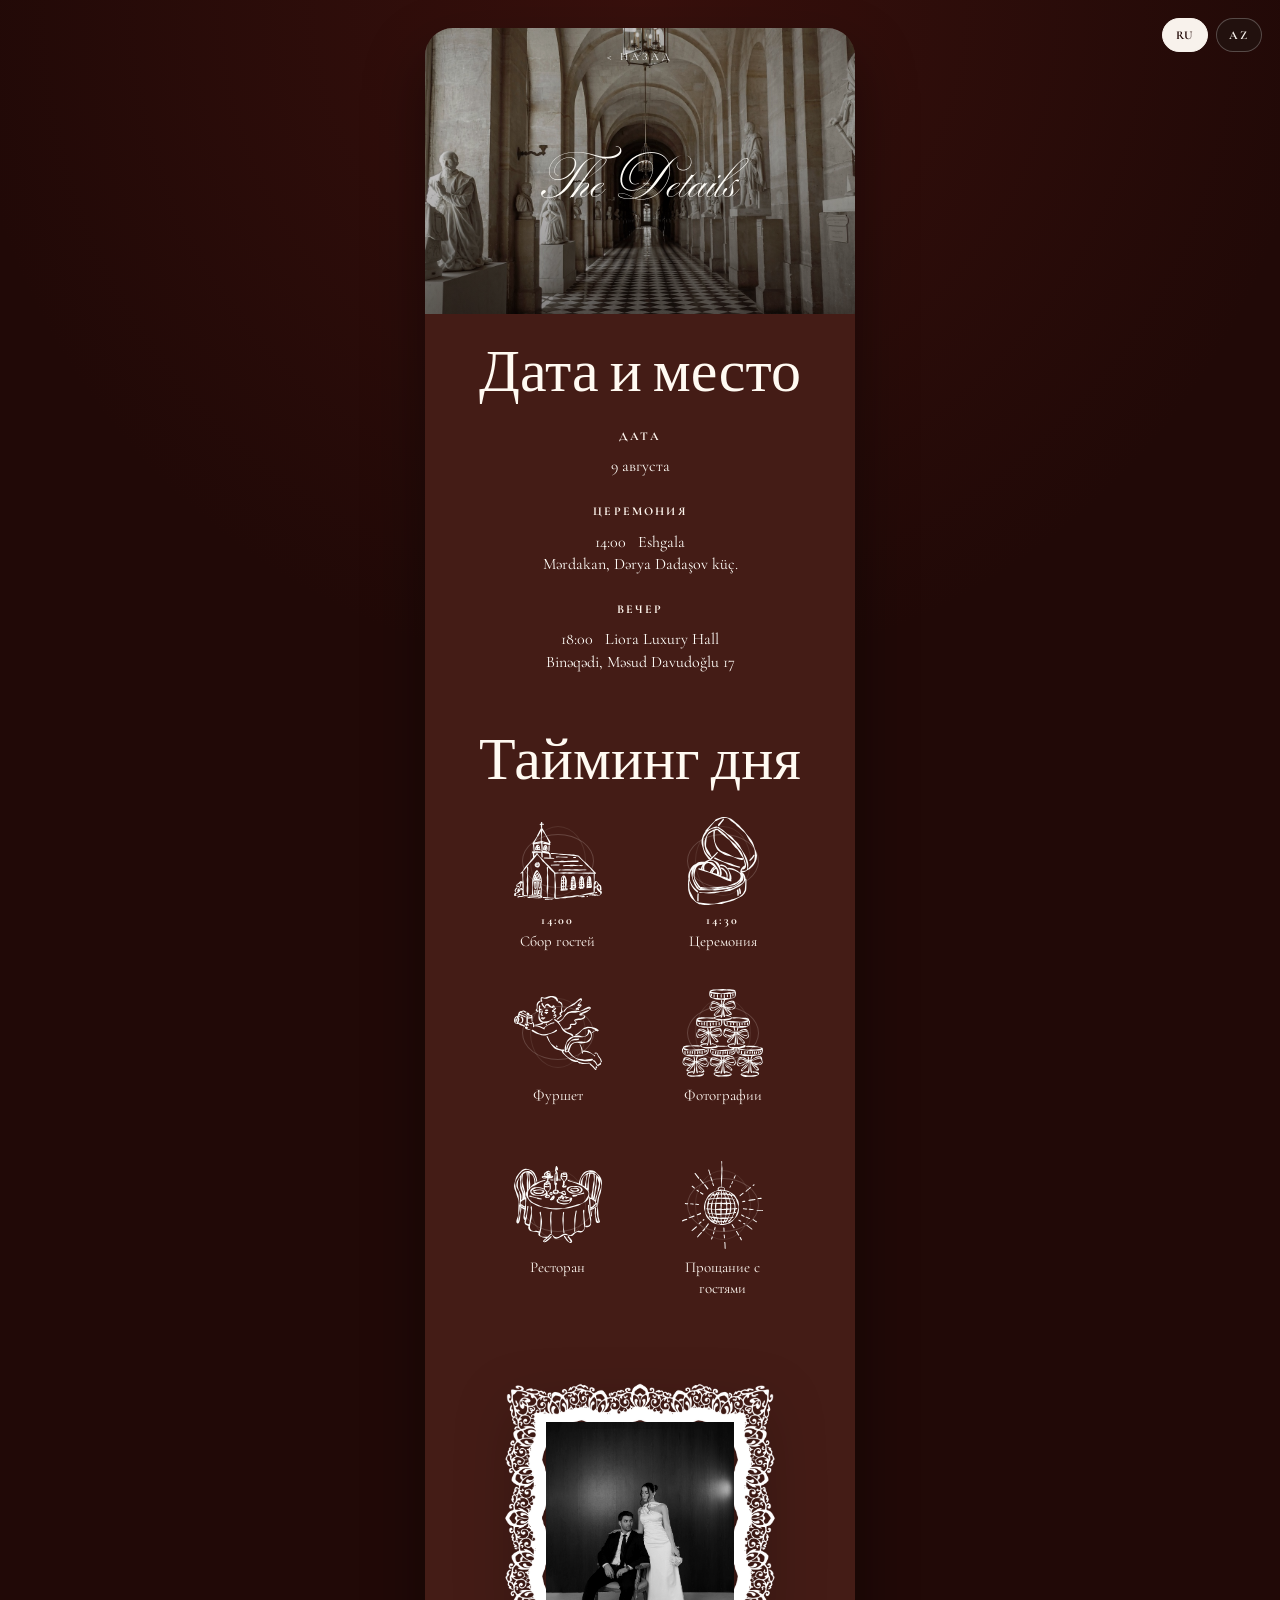
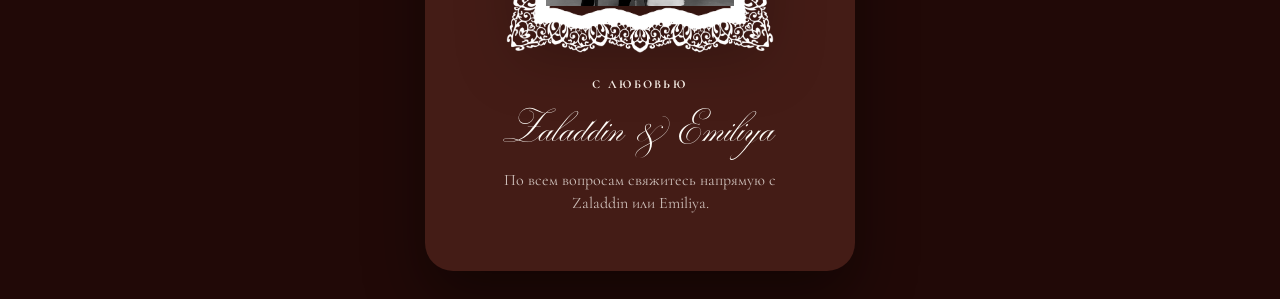
==== details.html @ 39b34277 "1" ====
<!DOCTYPE html>
<html lang="en">
<head>
<meta charset="UTF-8">
<meta name="viewport" content="width=device-width, initial-scale=1.0">
<title>The Details</title>
<link rel="preconnect" href="https://fonts.googleapis.com">
<link rel="preconnect" href="https://fonts.gstatic.com" crossorigin>
<link href="https://fonts.googleapis.com/css2?family=Roboto:ital,wght@0,100..900;1,100..900&amp;display=swap" rel="stylesheet">
<link href="https://fonts.googleapis.com/css2?family=Playfair+Display:ital@0;1&amp;family=Cormorant+Garamond:wght@300;400;500;600;700&amp;family=Dancing+Script:wght@400;500;600;700&amp;display=swap" rel="stylesheet">
<link rel="stylesheet" href="details.css">
</head>
<body data-page="details">

<div class="language-switcher" aria-label="Language switcher">
    <button class="language-switcher__button" type="button" data-lang="ru">RU</button>
    <button class="language-switcher__button" type="button" data-lang="az">AZ</button>
</div>

<main class="details-shell">
    <div class="details-mobile">
        <section class="details-hero">
            <img class="details-hero__image" src="details-assets/hero.jpg" alt="The Details" data-i18n-alt="details.hero.imageAlt">
            <div class="details-hero__overlay"></div>
            <div class="details-hero__content">
                <a class="details-hero__back" href="page-2.html" data-i18n="details.hero.back">&lt; НАЗАД</a>
                <h1 class="details-hero__title" data-i18n="details.hero.title">The Details</h1>
            </div>
        </section>

        <div class="details-content">
            <section class="details-block details-block--date">
                <h2 class="details-section-title" data-i18n="details.dateLocation.title">Дата и место</h2>

                <div class="details-card">
                    <p class="details-card__label" data-i18n="details.dateLocation.dateLabel">date</p>
                    <p class="details-card__value" data-i18n="details.dateLocation.dateValue">9 августа</p>
                </div>

                <div class="details-card">
                    <p class="details-card__label" data-i18n="details.dateLocation.ceremonyLabel">церемония</p>
                    <p class="details-card__value" data-i18n-html="details.dateLocation.ceremonyValue">14:00&nbsp;&nbsp;&nbsp;Eshgala<br>Mərdakan, Dərya Dadaşov küç.</p>
                </div>

                <div class="details-card">
                    <p class="details-card__label" data-i18n="details.dateLocation.receptionLabel">вечер</p>
                    <p class="details-card__value" data-i18n-html="details.dateLocation.receptionValue">18:00&nbsp;&nbsp;&nbsp;Liora Luxury Hall<br>Binəqədi, Məsud Davudoğlu 17</p>
                </div>
            </section>

            <section class="details-block">
                <h2 class="details-section-title" data-i18n="details.timeline.title">Тайминг дня</h2>

                <div class="timeline-grid">
                    <article class="timeline-item">
                        <div class="timeline-item__icon-wrap">
                            <img class="timeline-item__icon" src="details-assets/icon-meet.svg" alt="" aria-hidden="true">
                        </div>
                        <p class="timeline-item__time" data-i18n="details.timeline.meet.time">14:00</p>
                        <p class="timeline-item__label" data-i18n="details.timeline.meet.label">Сбор гостей</p>
                    </article>

                    <article class="timeline-item">
                        <div class="timeline-item__icon-wrap">
                            <img class="timeline-item__icon" src="details-assets/icon-ceremony.svg" alt="" aria-hidden="true">
                        </div>
                        <p class="timeline-item__time" data-i18n="details.timeline.ceremony.time">14:30</p>
                        <p class="timeline-item__label" data-i18n="details.timeline.ceremony.label">Церемония</p>
                    </article>

                    <article class="timeline-item">
                        <div class="timeline-item__icon-wrap">
                            <img class="timeline-item__icon" src="details-assets/icon-cocktails.svg" alt="" aria-hidden="true">
                        </div>
                        <p class="timeline-item__time" data-i18n="details.timeline.cocktails.time"></p>
                        <p class="timeline-item__label" data-i18n="details.timeline.cocktails.label">Фуршет</p>
                    </article>

                    <article class="timeline-item">
                        <div class="timeline-item__icon-wrap">
                            <img class="timeline-item__icon" src="details-assets/icon-photos.svg" alt="" aria-hidden="true">
                        </div>
                        <p class="timeline-item__time" data-i18n="details.timeline.photos.time"></p>
                        <p class="timeline-item__label" data-i18n="details.timeline.photos.label">Фотографии</p>
                    </article>

                    <article class="timeline-item">
                        <div class="timeline-item__icon-wrap">
                            <img class="timeline-item__icon" src="details-assets/icon-dinner.svg" alt="" aria-hidden="true">
                        </div>
                        <p class="timeline-item__time" data-i18n="details.timeline.dinner.time"></p>
                        <p class="timeline-item__label" data-i18n="details.timeline.dinner.label">Ресторан</p>
                    </article>

                    <article class="timeline-item">
                        <div class="timeline-item__icon-wrap">
                            <img class="timeline-item__icon" src="details-assets/icon-farewells.svg" alt="" aria-hidden="true">
                        </div>
                        <p class="timeline-item__time" data-i18n="details.timeline.farewell.time"></p>
                        <p class="timeline-item__label" data-i18n="details.timeline.farewell.label">Прощание с гостями</p>
                    </article>
                </div>
            </section>

            <!--
            <section class="details-block">
                <h2 class="details-section-title" data-i18n="details.directions.title">Как добраться</h2>

                <img class="details-feature-icon" src="details-assets/icon-car.svg" alt="" aria-hidden="true">

                <div class="details-card details-card--narrow">
                    <p class="details-card__label" data-i18n="details.directions.byCarLabel">На машине</p>
                    <p class="details-card__value" data-i18n-html="details.directions.byCarBody">Точный адрес площадки мы добавим здесь ближе к дате.<br>Для удобства рекомендуем сохранить адрес в навигаторе заранее.</p>
                </div>

                <div class="details-card details-card--narrow">
                    <p class="details-card__label" data-i18n="details.directions.byTaxiLabel">На такси</p>
                    <p class="details-card__value" data-i18n-html="details.directions.byTaxiBody">Если вы не планируете ехать на машине, удобнее всего добраться на такси.<br>Советуем заказать его заранее, особенно в вечернее время.</p>
                </div>
            </section>

            <section class="details-block">
                <h2 class="details-section-title" data-i18n="details.other.title">Дополнительная информация</h2>

                <div class="details-card details-card--narrow">
                    <p class="details-card__label" data-i18n="details.other.dresscodeLabel">дресс-код</p>
                    <p class="details-card__value" data-i18n-html="details.other.dresscodeBody">Будем рады видеть вас в cocktail или semi-formal образах: элегантно, празднично и комфортно для долгого вечера.<br>Просим по возможности избегать белого цвета.</p>
                </div>

                <div class="details-swatches" aria-hidden="true">
                    <span class="details-swatches__item details-swatches__item--cream"></span>
                    <span class="details-swatches__item details-swatches__item--sage"></span>
                    <span class="details-swatches__item details-swatches__item--olive"></span>
                    <span class="details-swatches__item details-swatches__item--rose"></span>
                    <span class="details-swatches__item details-swatches__item--wine"></span>
                </div>
            </section>
            -->

            <section class="details-footer">
                <div class="details-photo-card">
                    <img class="details-photo-card__frame" src="story-frame.png" alt="" aria-hidden="true">
                    <img class="details-photo-card__image" src="det.jpg" alt="Zaladdin and Emiliya" data-i18n-alt="details.footer.photoAlt">
                </div>

                <p class="details-footer__with-love" data-i18n="common.withLove">С ЛЮБОВЬЮ</p>
                <p class="details-footer__names">Zaladdin &amp; Emiliya</p>
                <p class="details-footer__contact" data-i18n="invitation.footer.contact">По всем вопросам свяжитесь напрямую с Zaladdin или Emiliya.</p>
            </section>
        </div>
    </div>
</main>

<script src="js/i18n.js"></script>
</body>
</html>
---- details.css ----
* {
    margin: 0;
    padding: 0;
    box-sizing: border-box;
}

@font-face {
    font-family: "cursivename";
    src: url("fonts/cursivename.woff2") format("woff2");
    font-weight: 400;
    font-style: normal;
    font-display: swap;
}

@font-face {
    font-family: "cursivename2";
    src: url("fonts/cursivename2.woff2") format("woff2");
    font-weight: 400;
    font-style: normal;
    font-display: swap;
}

:root {
    --details-bg: #441c16;
    --details-bg-deep: #210907;
    --details-ink: #f8f2ec;
    --details-soft: rgba(248, 242, 236, 0.76);
    --details-line: rgba(248, 242, 236, 0.22);
    --details-shadow: rgba(0, 0, 0, 0.28);
}

html,
body {
    min-height: 100%;
}

body {
    font-family: "Cormorant Garamond", serif;
    background:
        radial-gradient(circle at top, rgba(115, 35, 27, 0.28), transparent 34%),
        var(--details-bg-deep);
    color: var(--details-ink);
}

a {
    color: inherit;
    text-decoration: none;
}

img {
    display: block;
    max-width: 100%;
}

.language-switcher {
    position: fixed;
    top: 18px;
    right: 18px;
    z-index: 1200;
    display: flex;
    gap: 8px;
}

.language-switcher__button {
    min-width: 46px;
    padding: 9px 12px;
    border: 1px solid rgba(255, 255, 255, 0.24);
    border-radius: 999px;
    background: rgba(35, 20, 16, 0.82);
    color: var(--details-ink);
    font-family: "Cormorant Garamond", serif;
    font-size: 12px;
    font-weight: 700;
    letter-spacing: 0.14em;
    text-transform: uppercase;
    cursor: pointer;
    transition: background-color 0.25s ease, color 0.25s ease, border-color 0.25s ease;
    backdrop-filter: blur(10px);
}

.language-switcher__button.is-active {
    background: var(--details-ink);
    color: var(--details-bg-deep);
    border-color: var(--details-ink);
}

.details-shell {
    width: 100%;
    padding: 0;
}

.details-mobile {
    width: 100%;
    max-width: 430px;
    margin: 0 auto;
    background: var(--details-bg);
    min-height: 100vh;
    position: relative;
    overflow: hidden;
}

.details-hero {
    position: relative;
    height: 286px;
    overflow: hidden;
}

.details-hero__image {
    width: 100%;
    height: 100%;
    object-fit: cover;
    transform: scale(1.04);
}

.details-hero__overlay {
    position: absolute;
    inset: 0;
    background:
        linear-gradient(180deg, rgba(10, 4, 4, 0.18) 0%, rgba(10, 4, 4, 0.1) 35%, rgba(10, 4, 4, 0.46) 100%);
}

.details-hero__content {
    position: absolute;
    inset: 0;
    display: flex;
    flex-direction: column;
    align-items: center;
    justify-content: flex-start;
    padding: 22px 20px 28px;
}

.details-hero__back {
    font-size: 11px;
    letter-spacing: 0.28em;
    text-transform: uppercase;
    color: rgba(255, 255, 255, 0.92);
    margin-bottom: 84px;
}

.details-hero__title,
.details-section-title,
.details-footer__names {
    font-family: "cursivename", "Dancing Script", cursive;
    font-weight: 400;
    line-height: 0.95;
}

.details-hero__title {
    font-size: clamp(52px, 13vw, 70px);
    text-align: center;
    color: #fffdf8;
    text-shadow: 0 6px 18px rgba(0, 0, 0, 0.3);
}

.details-content {
    padding: 34px 28px 56px;
}

.details-block {
    text-align: center;
}

.details-block + .details-block {
    margin-top: 62px;
}

.details-section-title {
    font-size: clamp(44px, 10.8vw, 60px);
    color: #fffaf2;
    margin-bottom: 24px;
}

.details-card {
    width: 100%;
    max-width: 292px;
    margin: 0 auto 26px;
}

.details-card--narrow {
    max-width: 300px;
}

.details-card__label,
.timeline-item__time,
.details-footer__with-love {
    font-size: 12px;
    font-weight: 700;
    line-height: 1.2;
    letter-spacing: 0.18em;
    text-transform: uppercase;
    color: #fff7ef;
}

.details-card__label {
    margin-bottom: 12px;
}

.details-card__value,
.timeline-item__label,
.details-footer__contact {
    font-size: 16px;
    line-height: 1.42;
    color: var(--details-soft);
}

.details-card__value {
    color: #fffdf8;
}

.timeline-grid {
    display: grid;
    grid-template-columns: repeat(2, minmax(0, 1fr));
    gap: 22px 14px;
    max-width: 316px;
    margin: 0 auto;
}

.timeline-item {
    display: flex;
    flex-direction: column;
    align-items: center;
    min-height: 150px;
}

.timeline-item__icon-wrap {
    position: relative;
    width: 88px;
    height: 88px;
    margin-bottom: 8px;
}

.timeline-item__icon-wrap::before,
.timeline-item__icon-wrap::after {
    content: "";
    position: absolute;
    inset: 17px 8px;
    border: 1px solid rgba(255, 248, 240, 0.18);
    border-radius: 50%;
}

.timeline-item__icon-wrap::after {
    inset: 9px 16px;
    opacity: 0.5;
}

.timeline-item__icon {
    position: absolute;
    inset: 0;
    width: 88px;
    height: 88px;
    object-fit: contain;
    filter: brightness(0) saturate(100%) invert(98%) sepia(9%) saturate(563%) hue-rotate(310deg) brightness(108%) contrast(96%);
}

.timeline-item__time {
    margin-bottom: 4px;
}

.timeline-item__time:empty {
    display: none;
}

.timeline-item__label {
    width: 100%;
    max-width: 120px;
    font-size: 15px;
    color: #fff8f1;
}

.details-feature-icon {
    width: 118px;
    height: auto;
    margin: 6px auto 18px;
    filter: brightness(0) saturate(100%) invert(98%) sepia(9%) saturate(563%) hue-rotate(310deg) brightness(108%) contrast(96%);
}

.details-swatches {
    display: flex;
    justify-content: center;
    gap: 8px;
    margin-top: 18px;
}

.details-swatches__item {
    width: 22px;
    height: 32px;
    border-radius: 999px 999px 4px 4px;
    box-shadow: inset 0 -4px 10px rgba(0, 0, 0, 0.12);
}

.details-swatches__item--cream {
    background: #ded6c8;
}

.details-swatches__item--sage {
    background: #a59e6f;
}

.details-swatches__item--olive {
    background: #857646;
}

.details-swatches__item--rose {
    background: #b78586;
}

.details-swatches__item--wine {
    background: #7c160f;
}

.details-footer {
    margin-top: 72px;
    text-align: center;
}

.details-photo-card {
    position: relative;
    width: min(272px, 78vw);
    margin: 0 auto 24px;
    filter: drop-shadow(0 16px 28px var(--details-shadow));
}

.details-photo-card__frame {
    width: 100%;
    height: auto;
    filter: brightness(0) invert(1);
}

.details-photo-card__image {
    position: absolute;
    top: 14.5%;
    left: 15.5%;
    width: 69%;
    height: 68%;
    object-fit: cover;
    filter: grayscale(1) contrast(1.08);
}

.details-footer__with-love {
    margin-bottom: 10px;
}

.details-footer__names {
    font-size: clamp(38px, 10vw, 54px);
    color: #fffdf8;
    margin-bottom: 16px;
}

.details-footer__contact {
    max-width: 288px;
    margin: 0 auto;
    color: var(--details-soft);
}

@media (min-width: 600px) {
    .details-shell {
        padding: 28px 0;
    }

    .details-mobile {
        border-radius: 28px;
        box-shadow: 0 28px 60px rgba(0, 0, 0, 0.42);
    }
}

@media (max-width: 380px) {
    .details-content {
        padding-left: 22px;
        padding-right: 22px;
    }

    .timeline-grid {
        gap: 18px 10px;
    }

    .timeline-item {
        min-height: 142px;
    }

    .details-hero {
        height: 266px;
    }
}
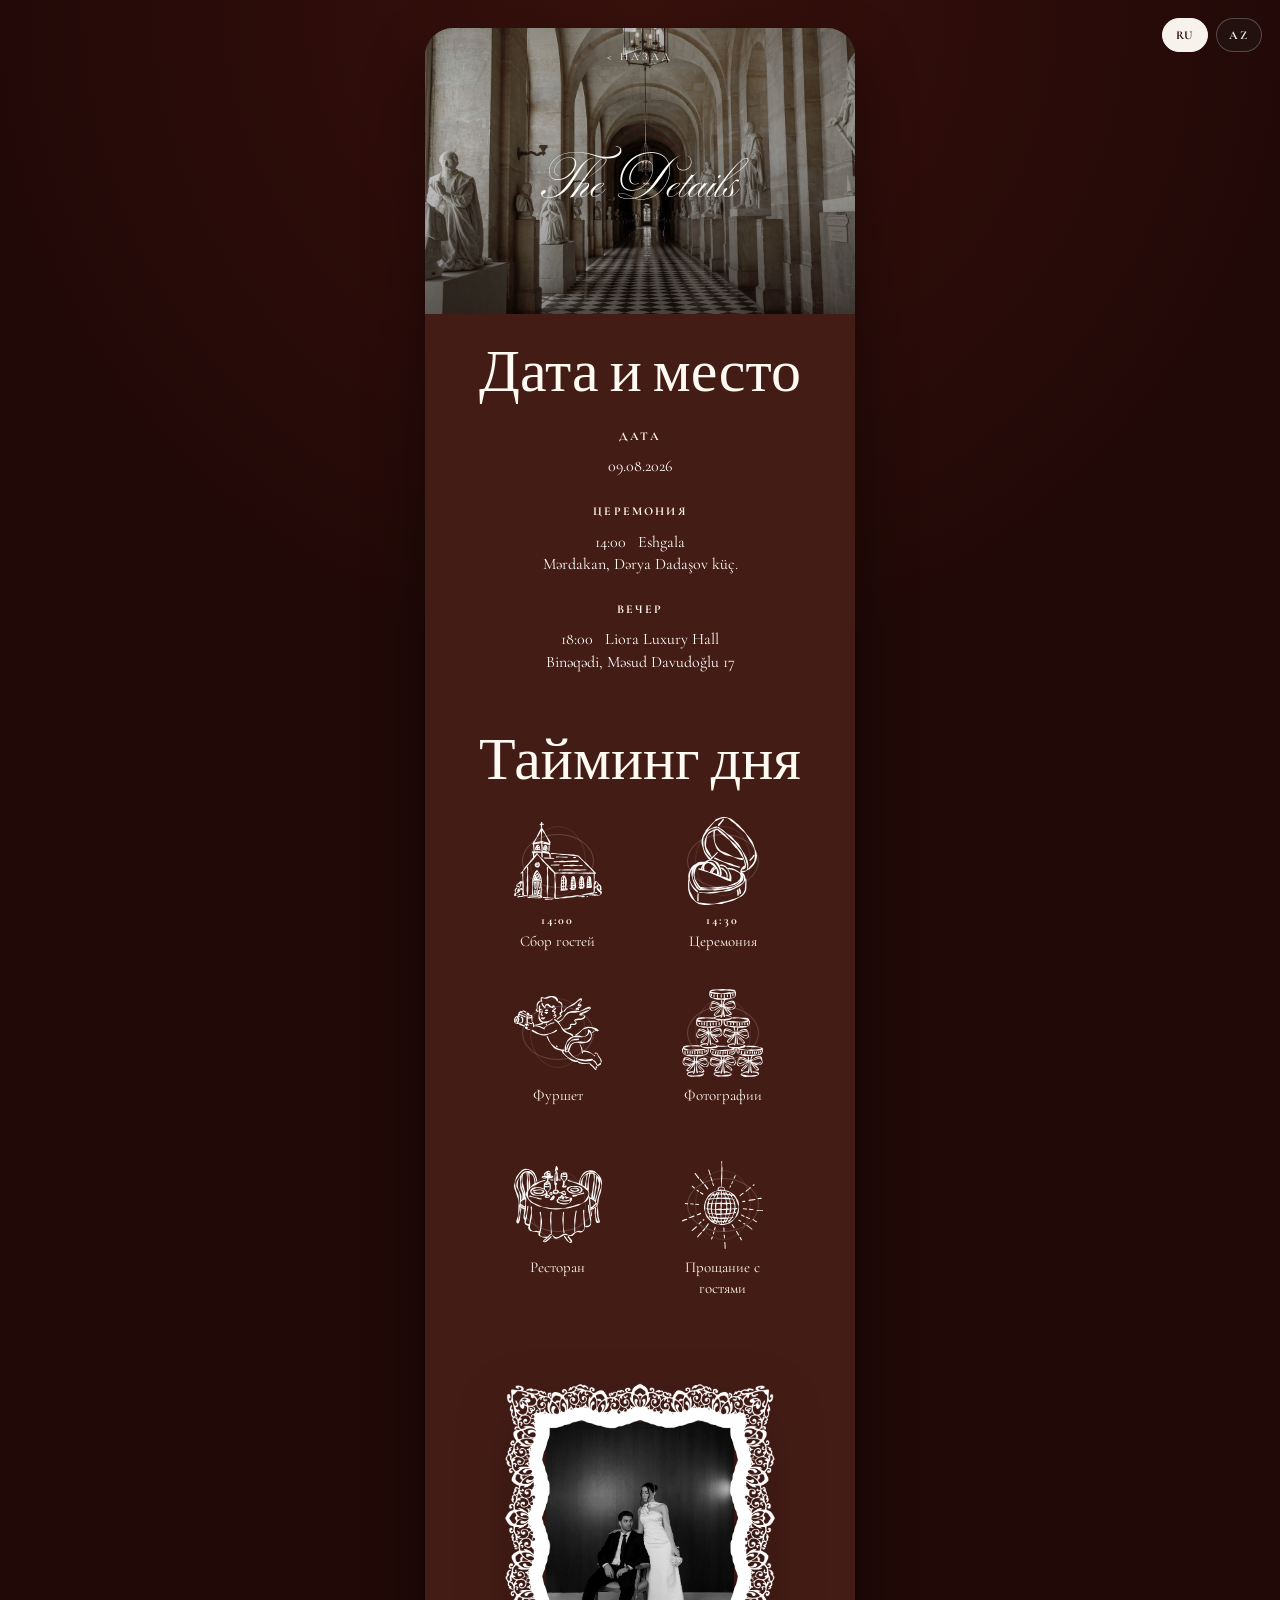
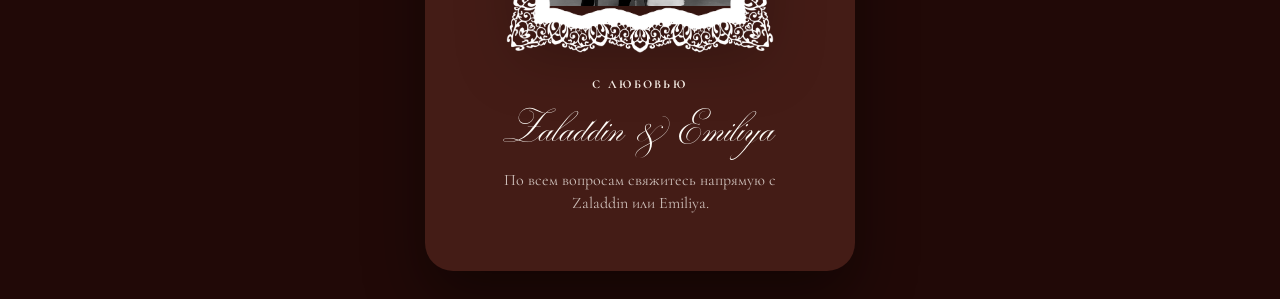
==== commit 0e7652fc: "1" ====
--- a/details.html
+++ b/details.html
@@ -34,7 +34,7 @@
 
                 <div class="details-card">
                     <p class="details-card__label" data-i18n="details.dateLocation.dateLabel">date</p>
-                    <p class="details-card__value" data-i18n="details.dateLocation.dateValue">9 августа</p>
+                    <p class="details-card__value" data-i18n="details.dateLocation.dateValue">09.08.2026</p>
                 </div>
 
                 <div class="details-card">
@@ -139,8 +139,8 @@
 
             <section class="details-footer">
                 <div class="details-photo-card">
+                    <img class="details-photo-card__image" src="det.jpg" alt="Zaladdin and Emiliya" data-i18n-alt="details.footer.photoAlt">
                     <img class="details-photo-card__frame" src="story-frame.png" alt="" aria-hidden="true">
-                    <img class="details-photo-card__image" src="det.jpg" alt="Zaladdin and Emiliya" data-i18n-alt="details.footer.photoAlt">
                 </div>
 
                 <p class="details-footer__with-love" data-i18n="common.withLove">С ЛЮБОВЬЮ</p>
--- a/details.css
+++ b/details.css
@@ -321,13 +321,17 @@
 }
 
 .details-photo-card__frame {
+    position: relative;
+    z-index: 2;
     width: 100%;
     height: auto;
     filter: brightness(0) invert(1);
+    pointer-events: none;
 }
 
 .details-photo-card__image {
     position: absolute;
+    z-index: 1;
     top: 14.5%;
     left: 15.5%;
     width: 69%;
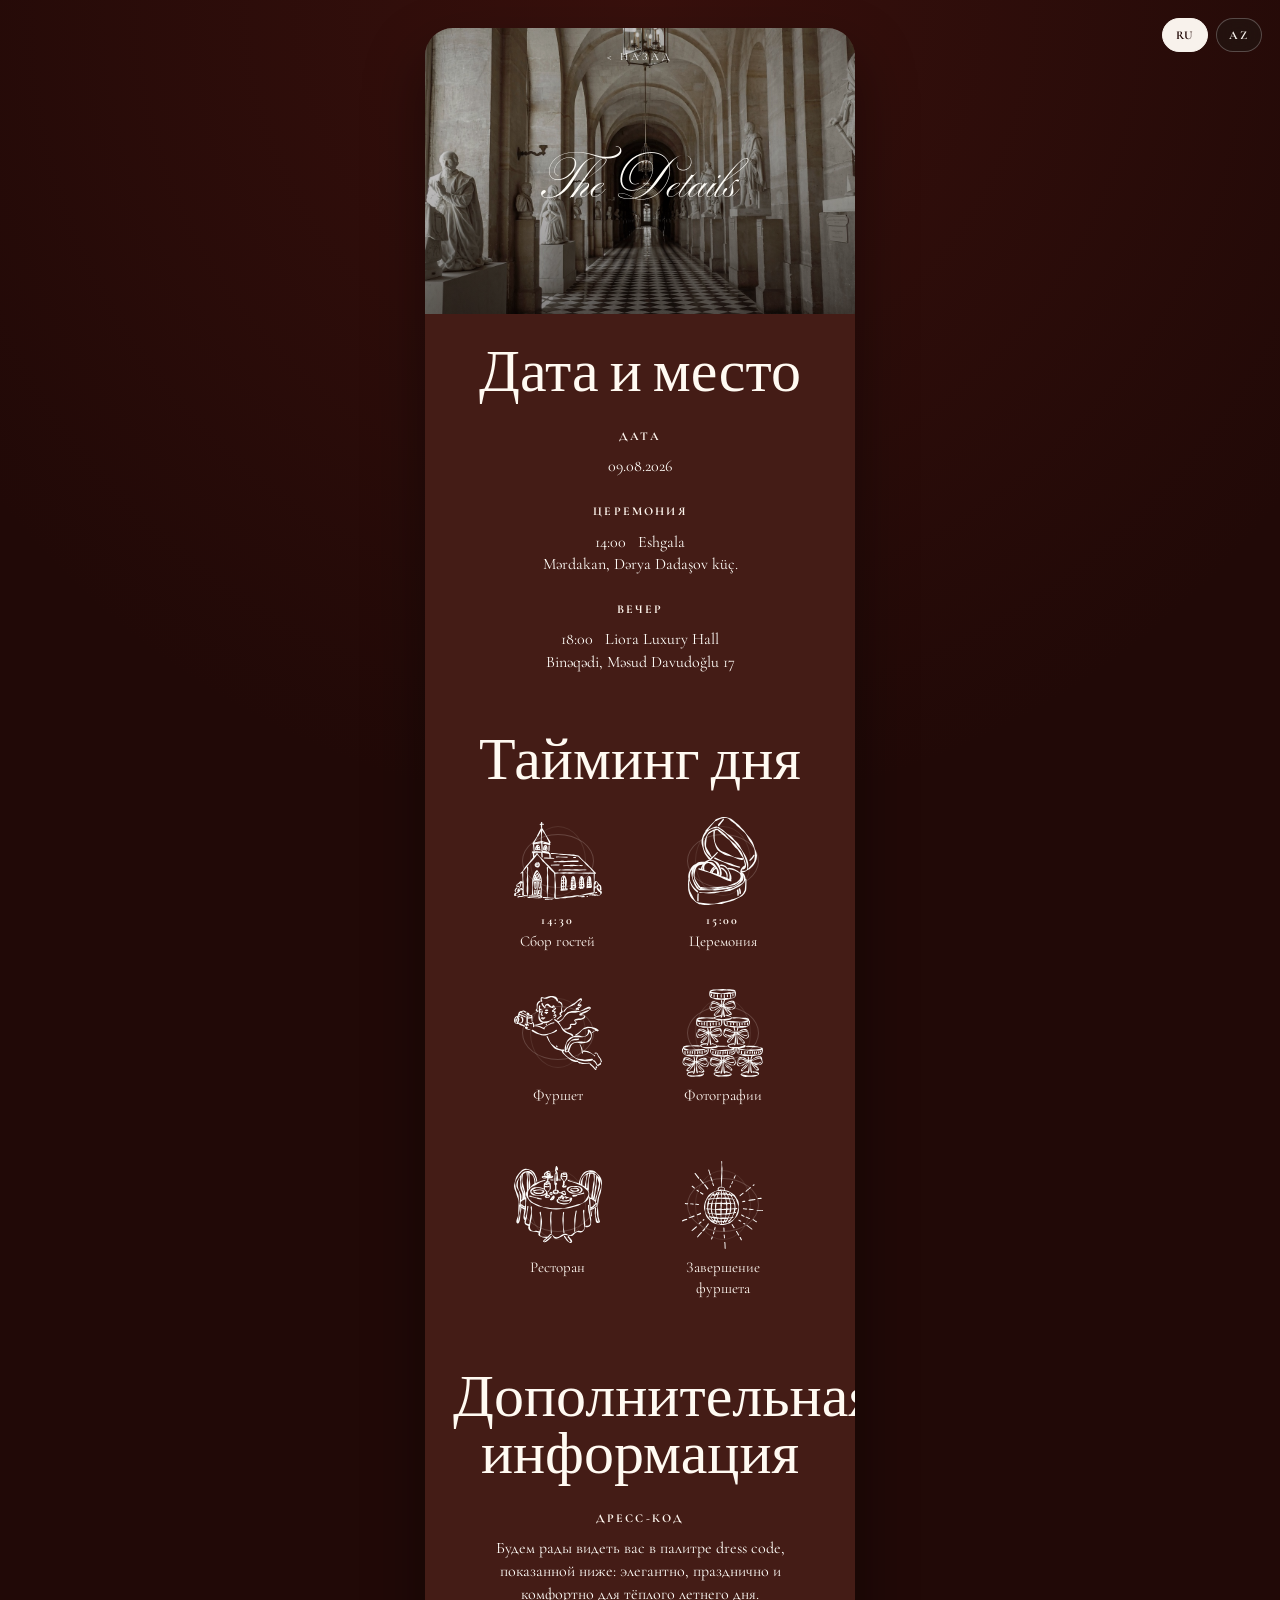
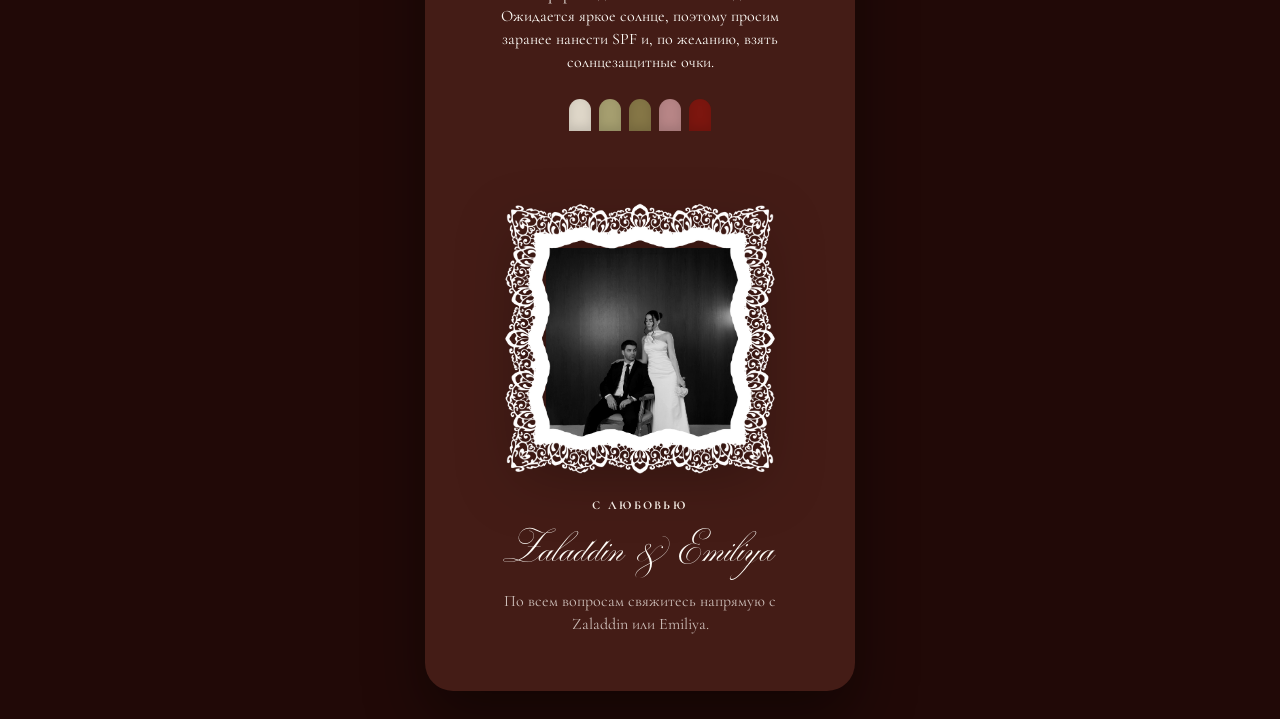
==== commit a9e6b113: "." ====
--- a/details.html
+++ b/details.html
@@ -34,7 +34,7 @@
 
                 <div class="details-card">
                     <p class="details-card__label" data-i18n="details.dateLocation.dateLabel">date</p>
-                    <p class="details-card__value" data-i18n="details.dateLocation.dateValue">09.08.2026</p>
+                        <p class="details-card__value" data-i18n="details.dateLocation.dateValue">09.08.2026</p>
                 </div>
 
                 <div class="details-card">
@@ -56,7 +56,7 @@
                         <div class="timeline-item__icon-wrap">
                             <img class="timeline-item__icon" src="details-assets/icon-meet.svg" alt="" aria-hidden="true">
                         </div>
-                        <p class="timeline-item__time" data-i18n="details.timeline.meet.time">14:00</p>
+                        <p class="timeline-item__time" data-i18n="details.timeline.meet.time">14:30</p>
                         <p class="timeline-item__label" data-i18n="details.timeline.meet.label">Сбор гостей</p>
                     </article>
 
@@ -64,7 +64,7 @@
                         <div class="timeline-item__icon-wrap">
                             <img class="timeline-item__icon" src="details-assets/icon-ceremony.svg" alt="" aria-hidden="true">
                         </div>
-                        <p class="timeline-item__time" data-i18n="details.timeline.ceremony.time">14:30</p>
+                        <p class="timeline-item__time" data-i18n="details.timeline.ceremony.time">15:00</p>
                         <p class="timeline-item__label" data-i18n="details.timeline.ceremony.label">Церемония</p>
                     </article>
 
@@ -97,7 +97,7 @@
                             <img class="timeline-item__icon" src="details-assets/icon-farewells.svg" alt="" aria-hidden="true">
                         </div>
                         <p class="timeline-item__time" data-i18n="details.timeline.farewell.time"></p>
-                        <p class="timeline-item__label" data-i18n="details.timeline.farewell.label">Прощание с гостями</p>
+                        <p class="timeline-item__label" data-i18n="details.timeline.farewell.label">Завершение фуршета</p>
                     </article>
                 </div>
             </section>
@@ -118,13 +118,14 @@
                     <p class="details-card__value" data-i18n-html="details.directions.byTaxiBody">Если вы не планируете ехать на машине, удобнее всего добраться на такси.<br>Советуем заказать его заранее, особенно в вечернее время.</p>
                 </div>
             </section>
+            -->
 
             <section class="details-block">
                 <h2 class="details-section-title" data-i18n="details.other.title">Дополнительная информация</h2>
 
                 <div class="details-card details-card--narrow">
                     <p class="details-card__label" data-i18n="details.other.dresscodeLabel">дресс-код</p>
-                    <p class="details-card__value" data-i18n-html="details.other.dresscodeBody">Будем рады видеть вас в cocktail или semi-formal образах: элегантно, празднично и комфортно для долгого вечера.<br>Просим по возможности избегать белого цвета.</p>
+                    <p class="details-card__value" data-i18n-html="details.other.dresscodeBody">Будем рады видеть вас в палитре dress code, показанной ниже: элегантно, празднично и комфортно для тёплого летнего дня.<br>Ожидается яркое солнце, поэтому просим заранее нанести SPF и, по желанию, взять солнцезащитные очки.</p>
                 </div>
 
                 <div class="details-swatches" aria-hidden="true">
@@ -135,7 +136,6 @@
                     <span class="details-swatches__item details-swatches__item--wine"></span>
                 </div>
             </section>
-            -->
 
             <section class="details-footer">
                 <div class="details-photo-card">
--- a/details.css
+++ b/details.css
@@ -316,15 +316,19 @@
 .details-photo-card {
     position: relative;
     width: min(272px, 78vw);
+    aspect-ratio: 799 / 795;
     margin: 0 auto 24px;
     filter: drop-shadow(0 16px 28px var(--details-shadow));
+    isolation: isolate;
 }
 
 .details-photo-card__frame {
-    position: relative;
-    z-index: 2;
-    width: 100%;
-    height: auto;
+    position: absolute;
+    inset: 0;
+    z-index: 3;
+    width: 100%;
+    height: 100%;
+    object-fit: contain;
     filter: brightness(0) invert(1);
     pointer-events: none;
 }
@@ -332,10 +336,10 @@
 .details-photo-card__image {
     position: absolute;
     z-index: 1;
-    top: 14.5%;
+    top: 16.5%;
     left: 15.5%;
-    width: 69%;
-    height: 68%;
+    width: 72%;
+    height: 70%;
     object-fit: cover;
     filter: grayscale(1) contrast(1.08);
 }
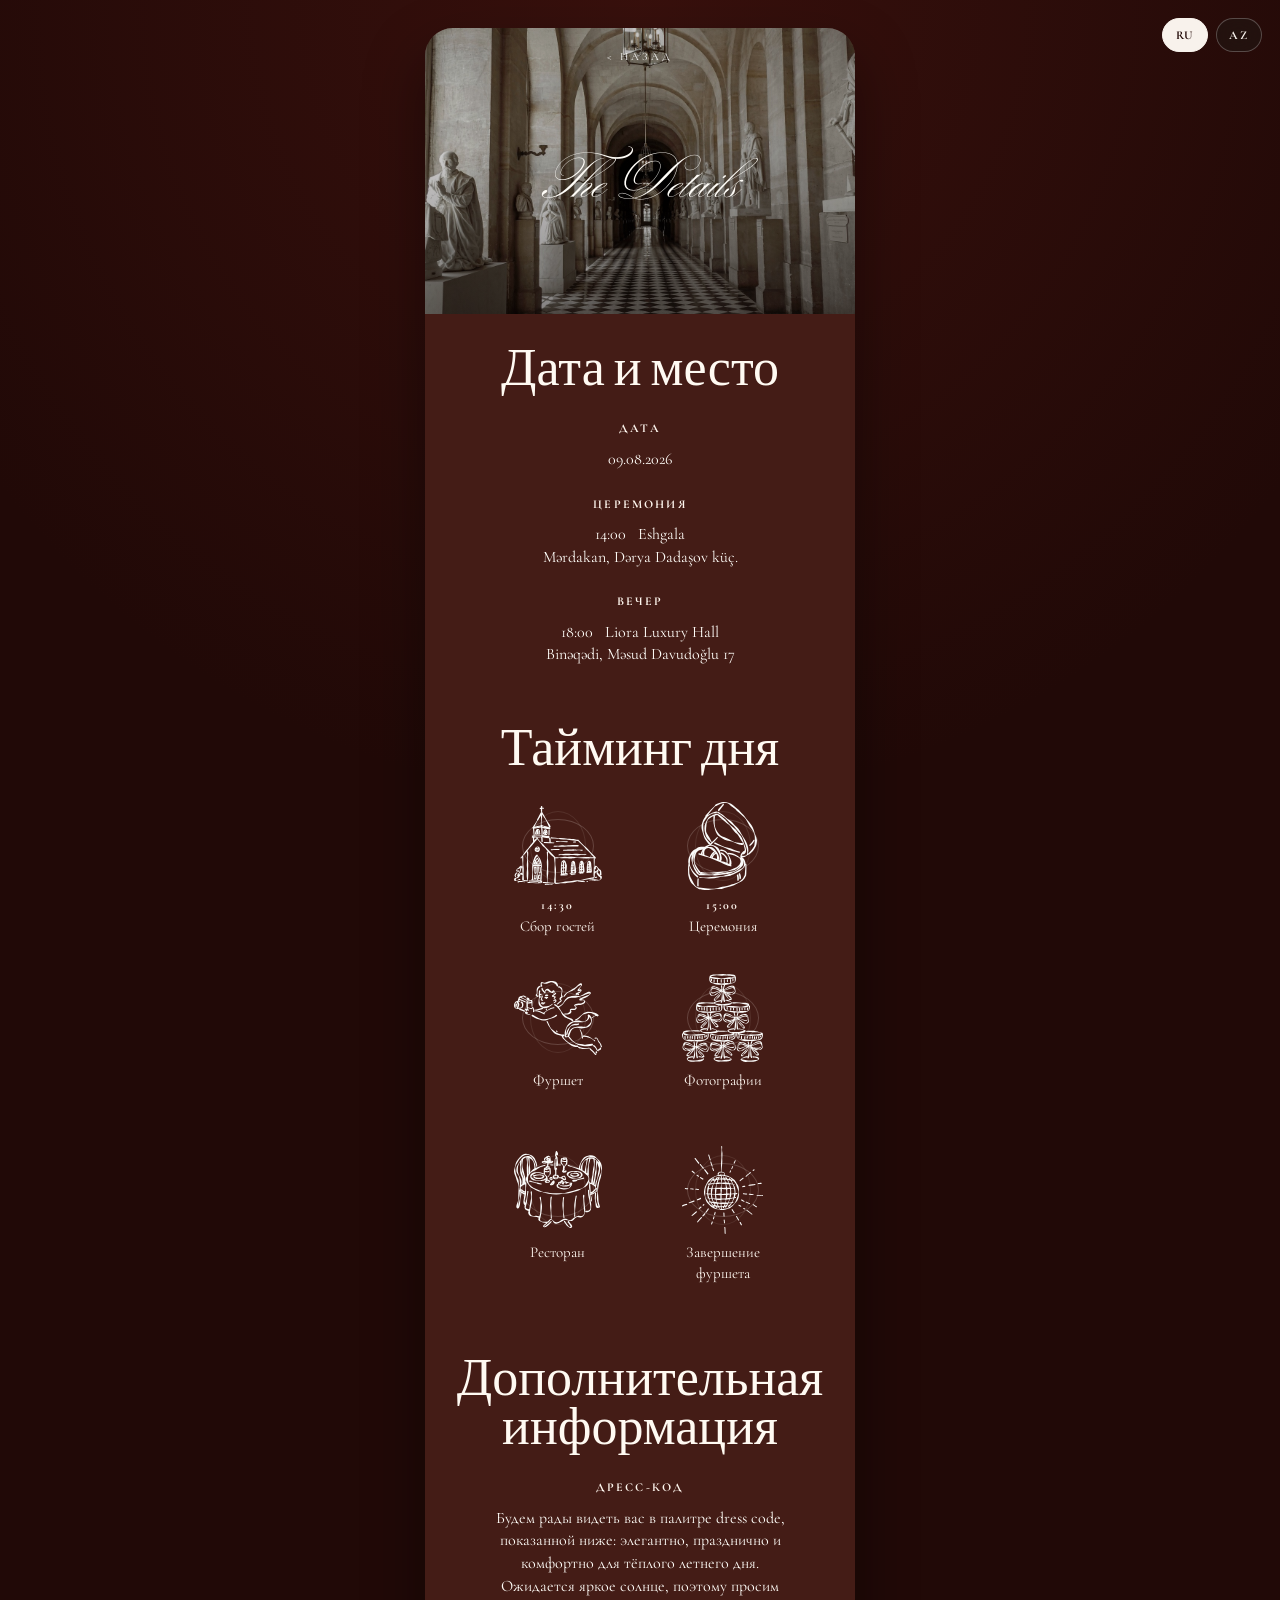
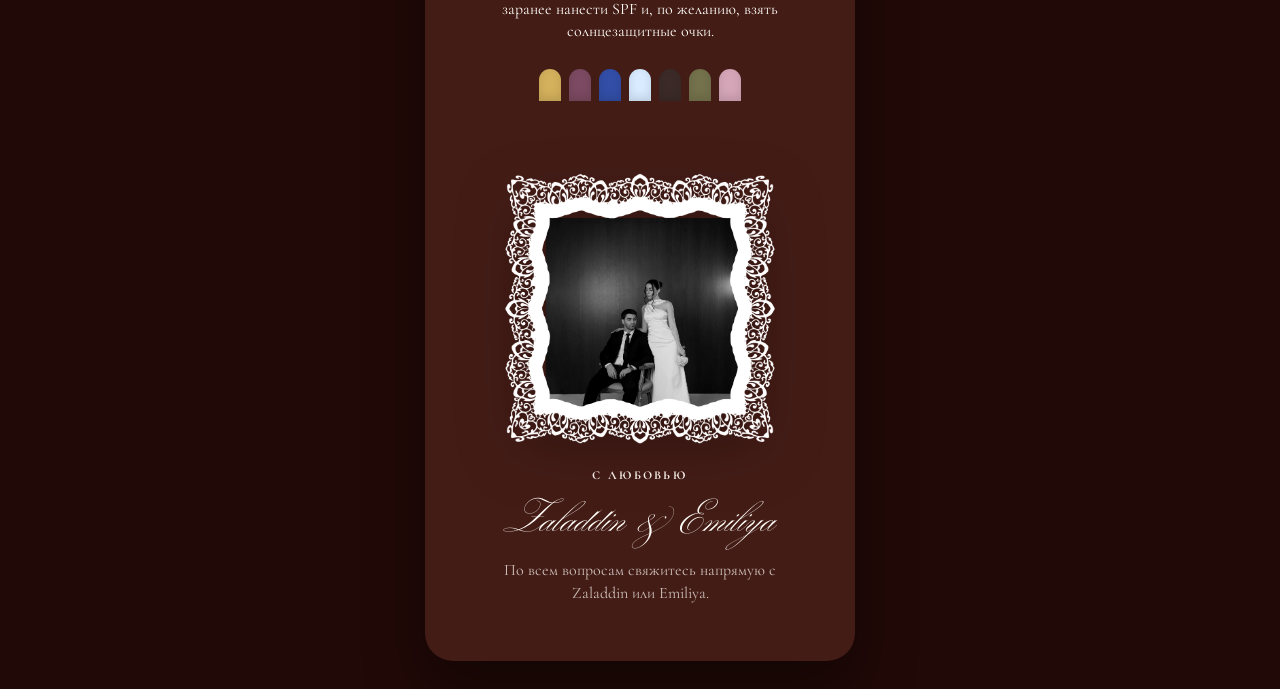
==== commit 67550efd: "1" ====
--- a/details.html
+++ b/details.html
@@ -129,11 +129,13 @@
                 </div>
 
                 <div class="details-swatches" aria-hidden="true">
-                    <span class="details-swatches__item details-swatches__item--cream"></span>
-                    <span class="details-swatches__item details-swatches__item--sage"></span>
+                    <span class="details-swatches__item details-swatches__item--gold"></span>
+                    <span class="details-swatches__item details-swatches__item--plum"></span>
+                    <span class="details-swatches__item details-swatches__item--cobalt"></span>
+                    <span class="details-swatches__item details-swatches__item--sky"></span>
+                    <span class="details-swatches__item details-swatches__item--chocolate"></span>
                     <span class="details-swatches__item details-swatches__item--olive"></span>
-                    <span class="details-swatches__item details-swatches__item--rose"></span>
-                    <span class="details-swatches__item details-swatches__item--wine"></span>
+                    <span class="details-swatches__item details-swatches__item--blush"></span>
                 </div>
             </section>
 
--- a/details.css
+++ b/details.css
@@ -140,7 +140,8 @@
 .details-hero__title,
 .details-section-title,
 .details-footer__names {
-    font-family: "cursivename", "Dancing Script", cursive;
+    font-family: 'cursivename', serif;
+    font-style: italic;
     font-weight: 400;
     line-height: 0.95;
 }
@@ -165,7 +166,12 @@
 }
 
 .details-section-title {
-    font-size: clamp(44px, 10.8vw, 60px);
+    font-family: "cursivename", serif !important;
+    font-style: normal !important;
+    font-weight: 400 !important;
+    font-size: clamp(38px, 9.2vw, 52px) !important;
+    line-height: 0.95;
+    letter-spacing: 0;
     color: #fffaf2;
     margin-bottom: 24px;
 }
@@ -288,24 +294,32 @@
     box-shadow: inset 0 -4px 10px rgba(0, 0, 0, 0.12);
 }
 
-.details-swatches__item--cream {
-    background: #ded6c8;
-}
-
-.details-swatches__item--sage {
-    background: #a59e6f;
+.details-swatches__item--gold {
+    background: #d4b15c;
+}
+
+.details-swatches__item--plum {
+    background: #7c4a62;
+}
+
+.details-swatches__item--cobalt {
+    background: #324ea7;
+}
+
+.details-swatches__item--sky {
+    background: #d8ebff;
+}
+
+.details-swatches__item--chocolate {
+    background: #3b2a28;
 }
 
 .details-swatches__item--olive {
-    background: #857646;
-}
-
-.details-swatches__item--rose {
-    background: #b78586;
-}
-
-.details-swatches__item--wine {
-    background: #7c160f;
+    background: #74724c;
+}
+
+.details-swatches__item--blush {
+    background: #d5a6b8;
 }
 
 .details-footer {
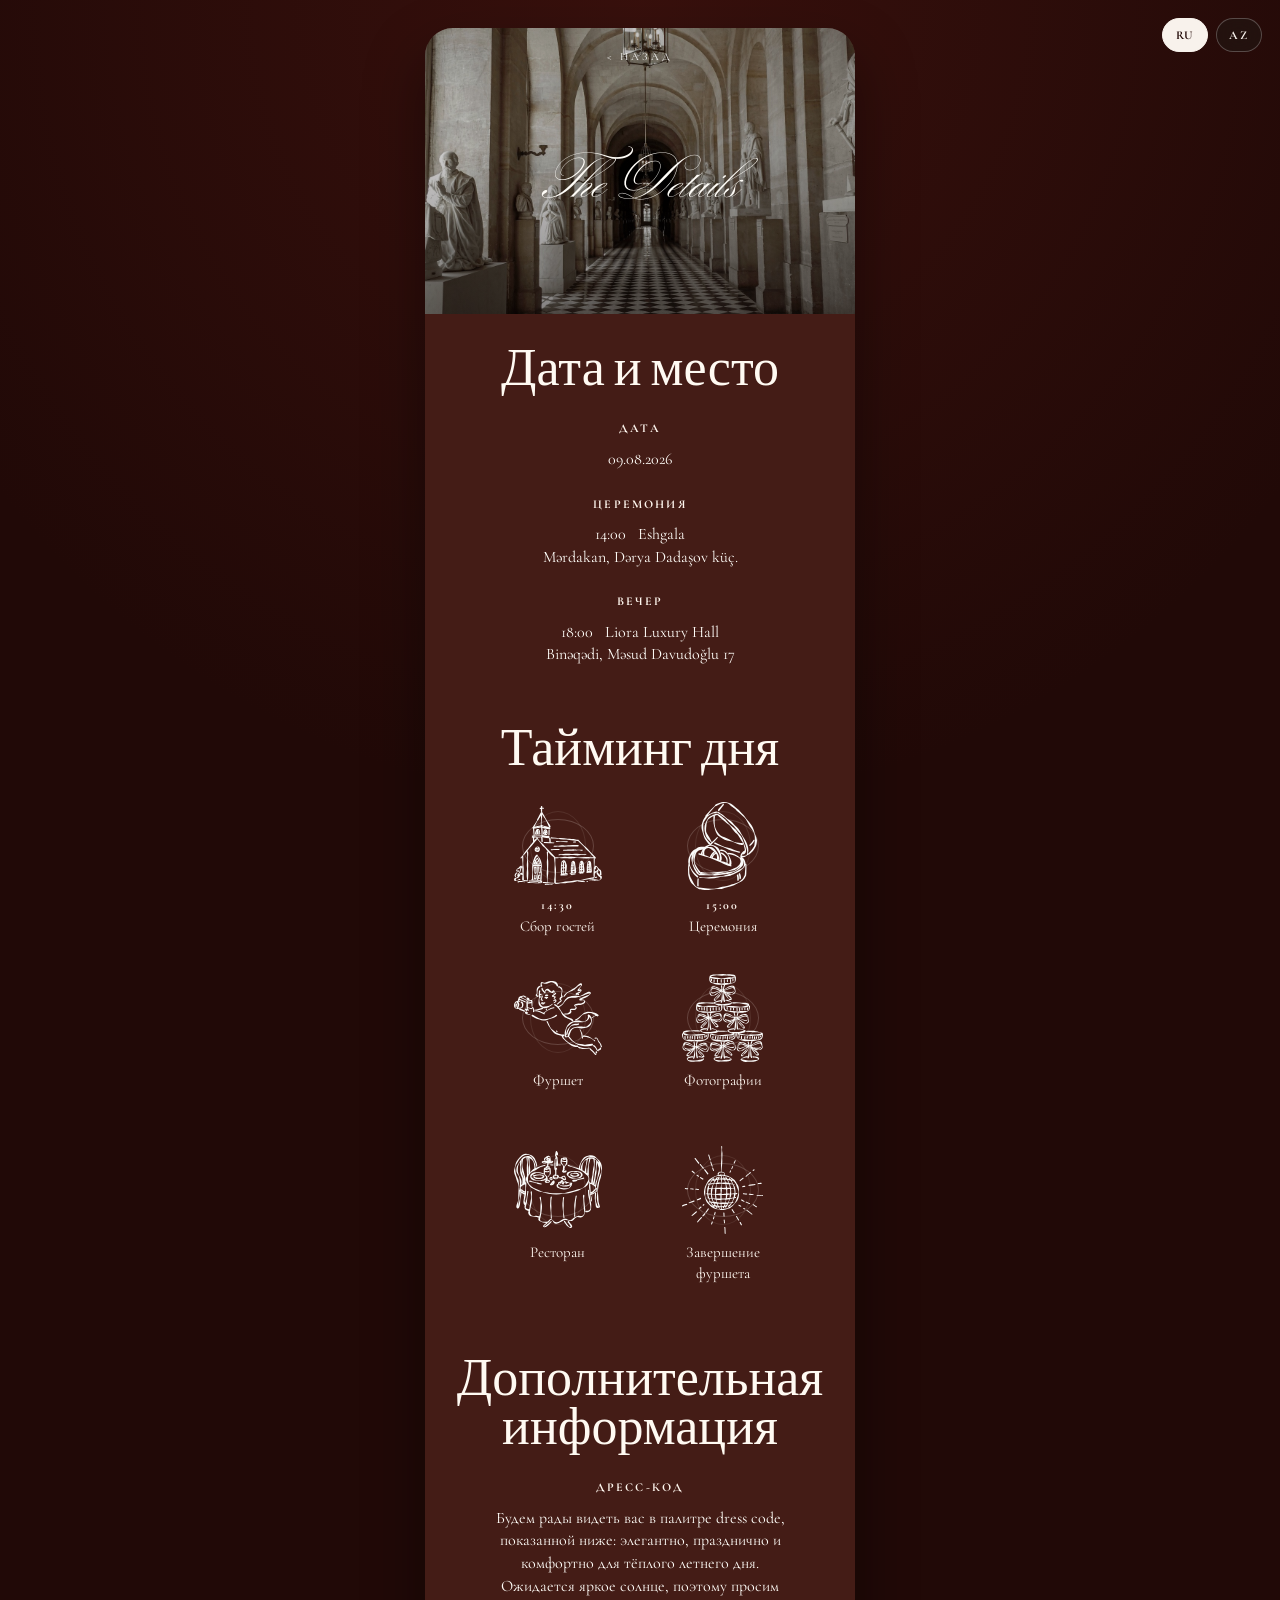
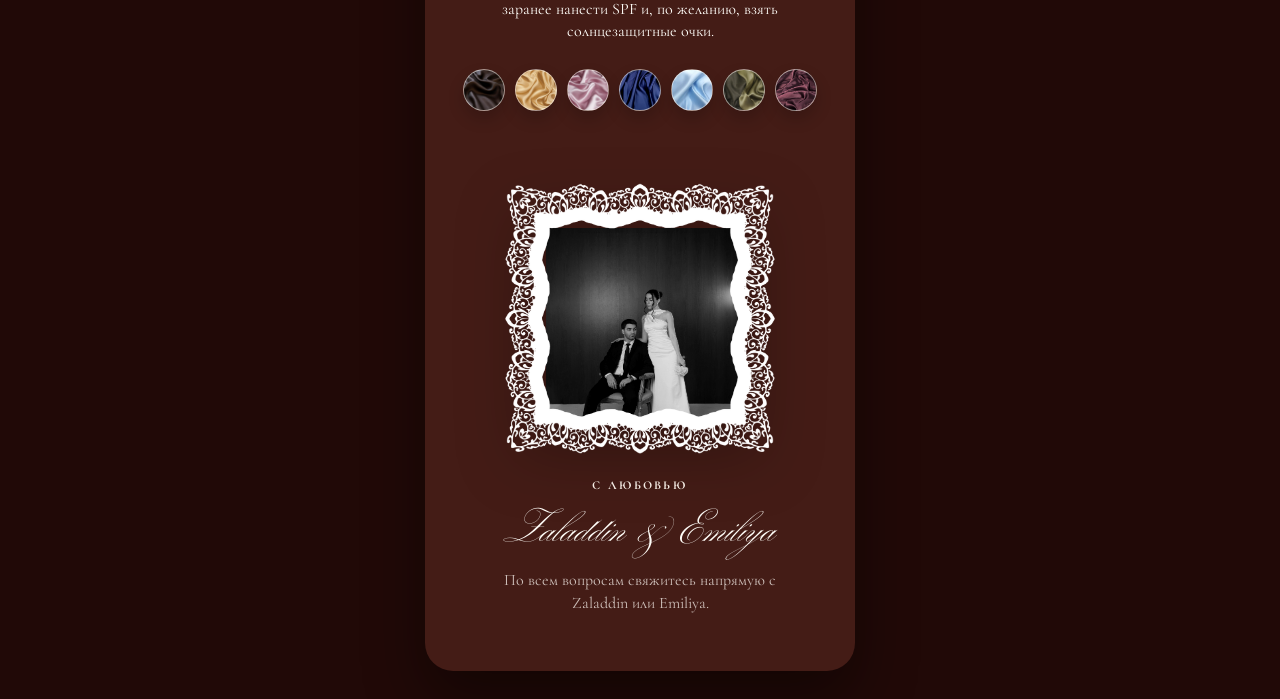
==== commit bcd0d63d: "1" ====
--- a/details.html
+++ b/details.html
@@ -129,13 +129,13 @@
                 </div>
 
                 <div class="details-swatches" aria-hidden="true">
-                    <span class="details-swatches__item details-swatches__item--gold"></span>
-                    <span class="details-swatches__item details-swatches__item--plum"></span>
-                    <span class="details-swatches__item details-swatches__item--cobalt"></span>
-                    <span class="details-swatches__item details-swatches__item--sky"></span>
-                    <span class="details-swatches__item details-swatches__item--chocolate"></span>
-                    <span class="details-swatches__item details-swatches__item--olive"></span>
-                    <span class="details-swatches__item details-swatches__item--blush"></span>
+                    <span class="details-swatches__item details-swatches__item--1"></span>
+                    <span class="details-swatches__item details-swatches__item--2"></span>
+                    <span class="details-swatches__item details-swatches__item--3"></span>
+                    <span class="details-swatches__item details-swatches__item--4"></span>
+                    <span class="details-swatches__item details-swatches__item--5"></span>
+                    <span class="details-swatches__item details-swatches__item--6"></span>
+                    <span class="details-swatches__item details-swatches__item--7"></span>
                 </div>
             </section>
 
--- a/details.css
+++ b/details.css
@@ -283,43 +283,55 @@
 .details-swatches {
     display: flex;
     justify-content: center;
-    gap: 8px;
+    flex-wrap: wrap;
+    gap: 10px;
     margin-top: 18px;
 }
 
 .details-swatches__item {
-    width: 22px;
-    height: 32px;
-    border-radius: 999px 999px 4px 4px;
-    box-shadow: inset 0 -4px 10px rgba(0, 0, 0, 0.12);
-}
-
-.details-swatches__item--gold {
-    background: #d4b15c;
-}
-
-.details-swatches__item--plum {
-    background: #7c4a62;
-}
-
-.details-swatches__item--cobalt {
-    background: #324ea7;
-}
-
-.details-swatches__item--sky {
-    background: #d8ebff;
-}
-
-.details-swatches__item--chocolate {
-    background: #3b2a28;
-}
-
-.details-swatches__item--olive {
-    background: #74724c;
-}
-
-.details-swatches__item--blush {
-    background: #d5a6b8;
+    width: 42px;
+    height: 42px;
+    border-radius: 50%;
+    background-position: center;
+    background-repeat: no-repeat;
+    background-size: cover;
+    border: 1px solid rgba(255, 250, 242, 0.55);
+    box-shadow: 0 8px 16px rgba(0, 0, 0, 0.18);
+    transition: transform 180ms ease, box-shadow 180ms ease;
+}
+
+.details-swatches__item:hover,
+.details-swatches__item:focus-visible {
+    transform: scale(1.22);
+    box-shadow: 0 12px 22px rgba(0, 0, 0, 0.28);
+}
+
+.details-swatches__item--1 {
+    background-image: url("m/1.jpg");
+}
+
+.details-swatches__item--2 {
+    background-image: url("m/2.jpg");
+}
+
+.details-swatches__item--3 {
+    background-image: url("m/3.jpg");
+}
+
+.details-swatches__item--4 {
+    background-image: url("m/4.jpg");
+}
+
+.details-swatches__item--5 {
+    background-image: url("m/5.png");
+}
+
+.details-swatches__item--6 {
+    background-image: url("m/6.jpg");
+}
+
+.details-swatches__item--7 {
+    background-image: url("m/7.jpg");
 }
 
 .details-footer {
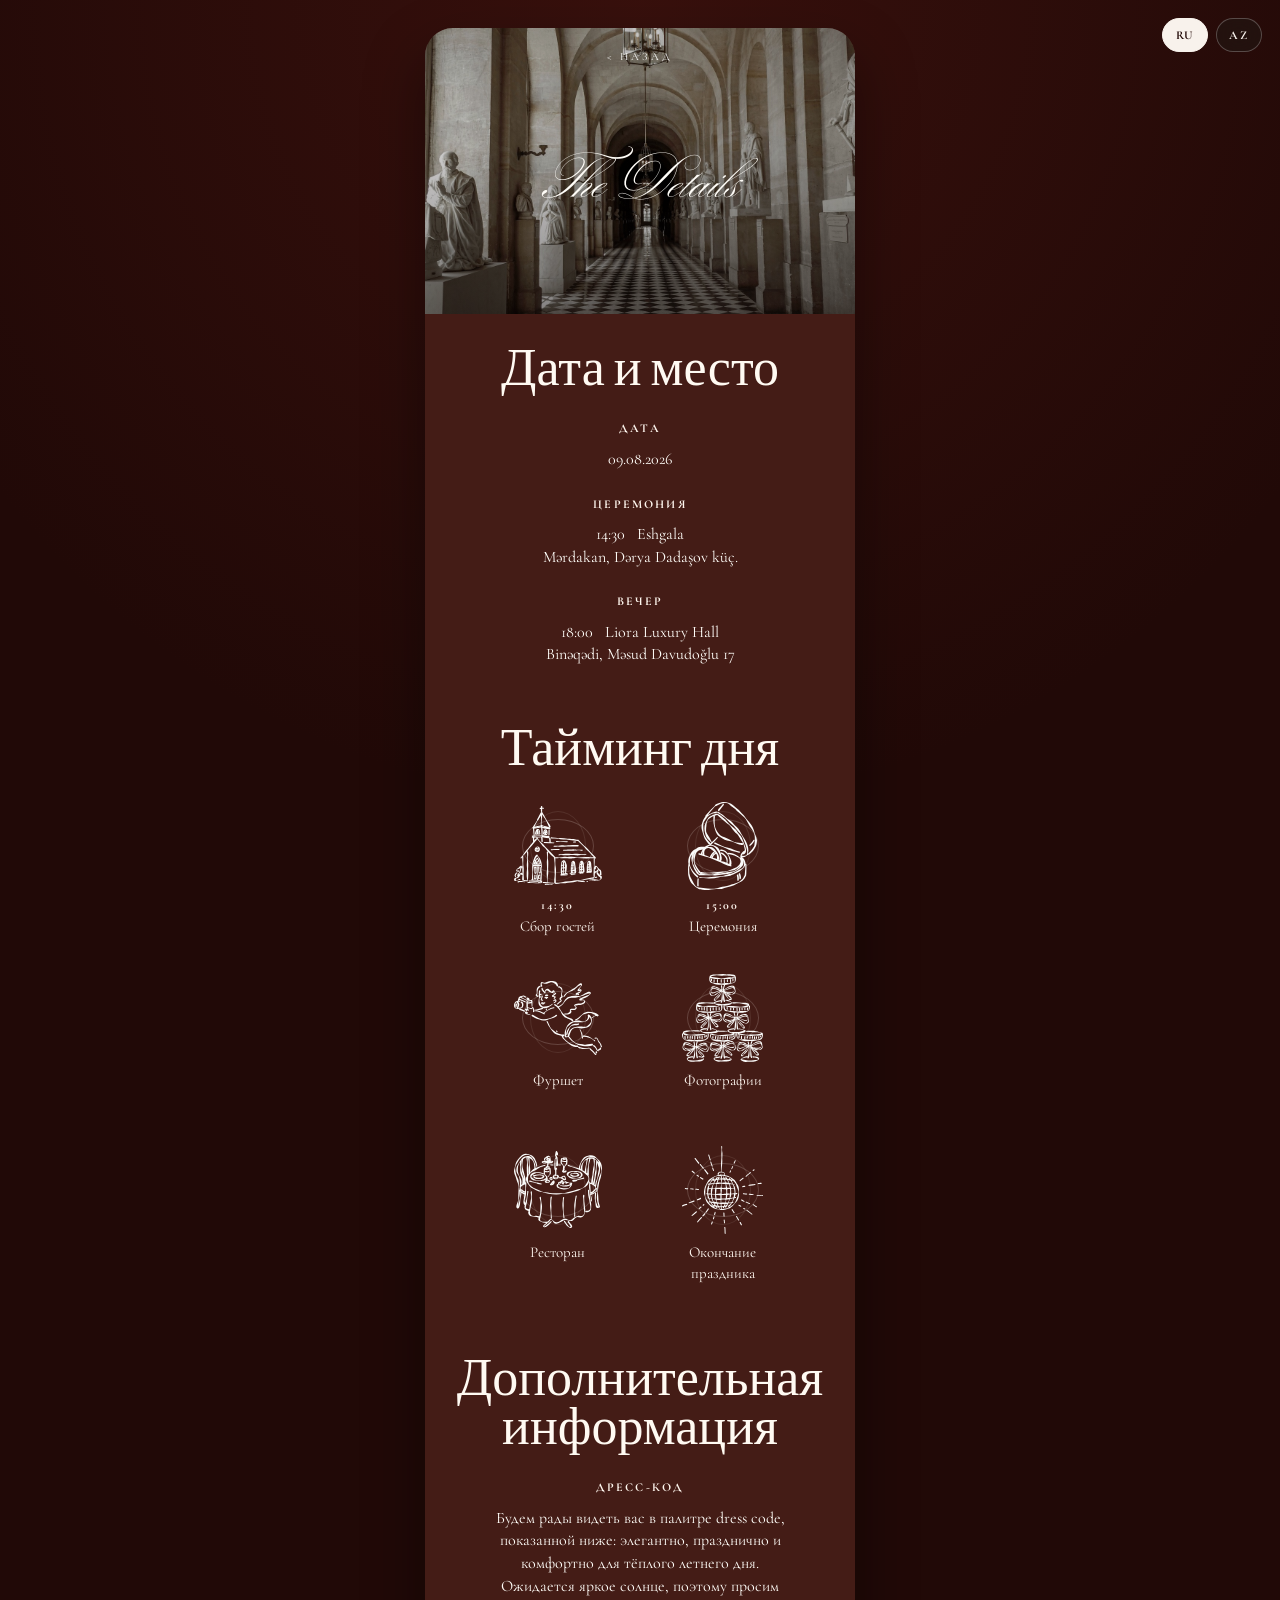
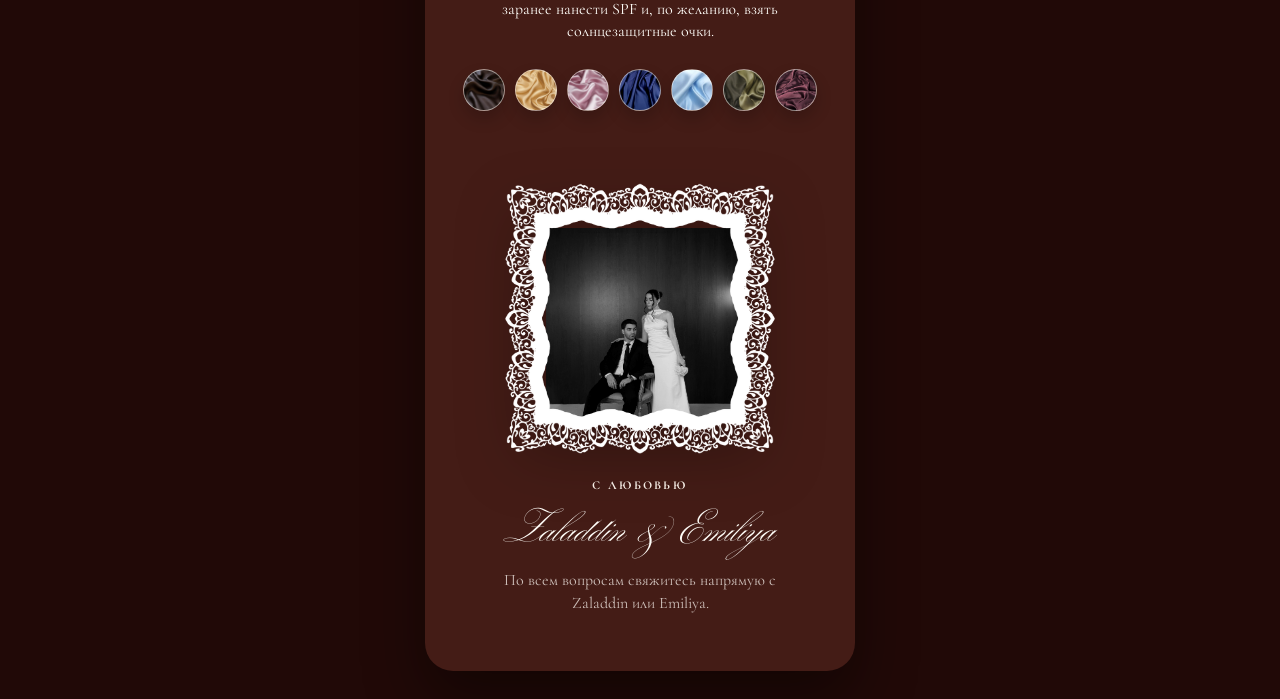
==== commit 16d2ba01: "." ====
--- a/details.html
+++ b/details.html
@@ -39,7 +39,7 @@
 
                 <div class="details-card">
                     <p class="details-card__label" data-i18n="details.dateLocation.ceremonyLabel">церемония</p>
-                    <p class="details-card__value" data-i18n-html="details.dateLocation.ceremonyValue">14:00&nbsp;&nbsp;&nbsp;Eshgala<br>Mərdakan, Dərya Dadaşov küç.</p>
+                        <p class="details-card__value" data-i18n-html="details.dateLocation.ceremonyValue">14:30&nbsp;&nbsp;&nbsp;Eshgala<br>Mərdakan, Dərya Dadaşov küç.</p>
                 </div>
 
                 <div class="details-card">
@@ -97,7 +97,7 @@
                             <img class="timeline-item__icon" src="details-assets/icon-farewells.svg" alt="" aria-hidden="true">
                         </div>
                         <p class="timeline-item__time" data-i18n="details.timeline.farewell.time"></p>
-                        <p class="timeline-item__label" data-i18n="details.timeline.farewell.label">Завершение фуршета</p>
+                        <p class="timeline-item__label" data-i18n="details.timeline.farewell.label">Окончание праздника</p>
                     </article>
                 </div>
             </section>
--- a/details.css
+++ b/details.css
@@ -291,6 +291,7 @@
 .details-swatches__item {
     width: 42px;
     height: 42px;
+    position: relative;
     border-radius: 50%;
     background-position: center;
     background-repeat: no-repeat;
@@ -302,7 +303,8 @@
 
 .details-swatches__item:hover,
 .details-swatches__item:focus-visible {
-    transform: scale(1.22);
+    transform: scale(3.4);
+    z-index: 5;
     box-shadow: 0 12px 22px rgba(0, 0, 0, 0.28);
 }
 
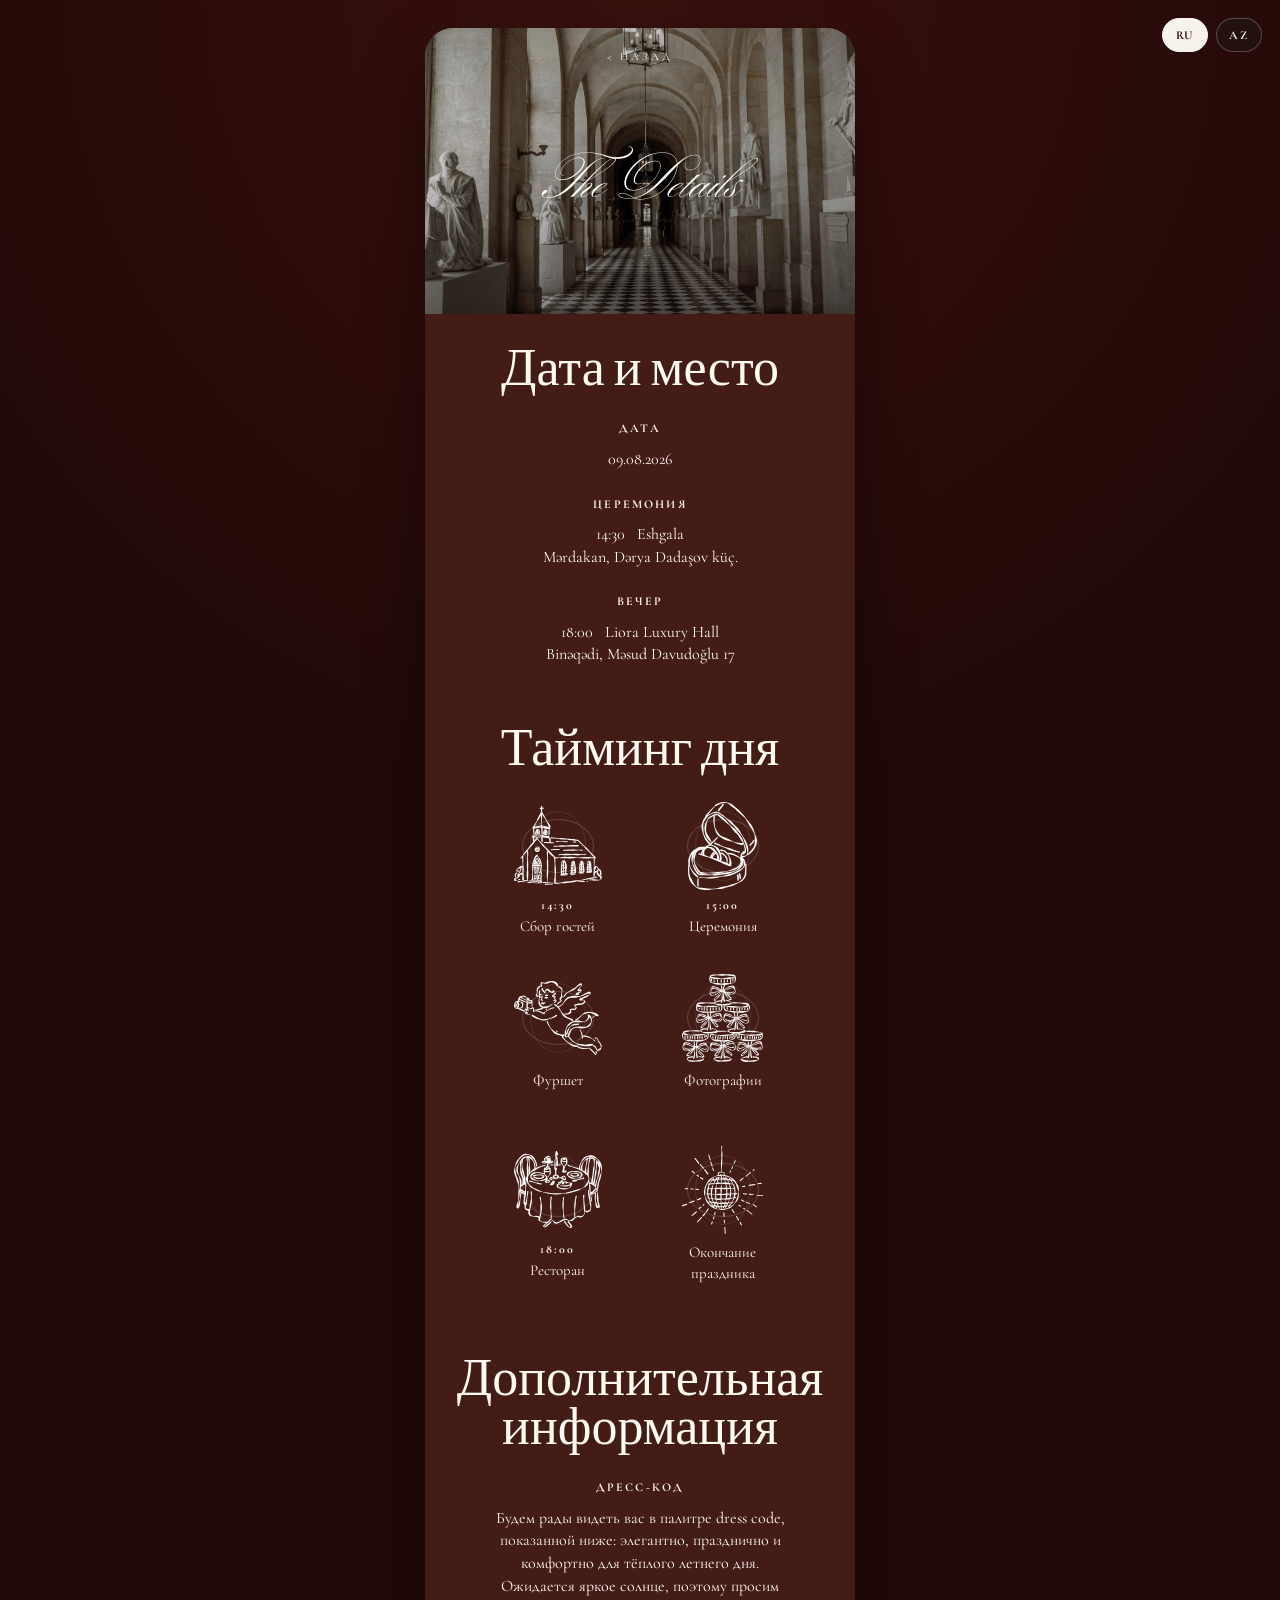
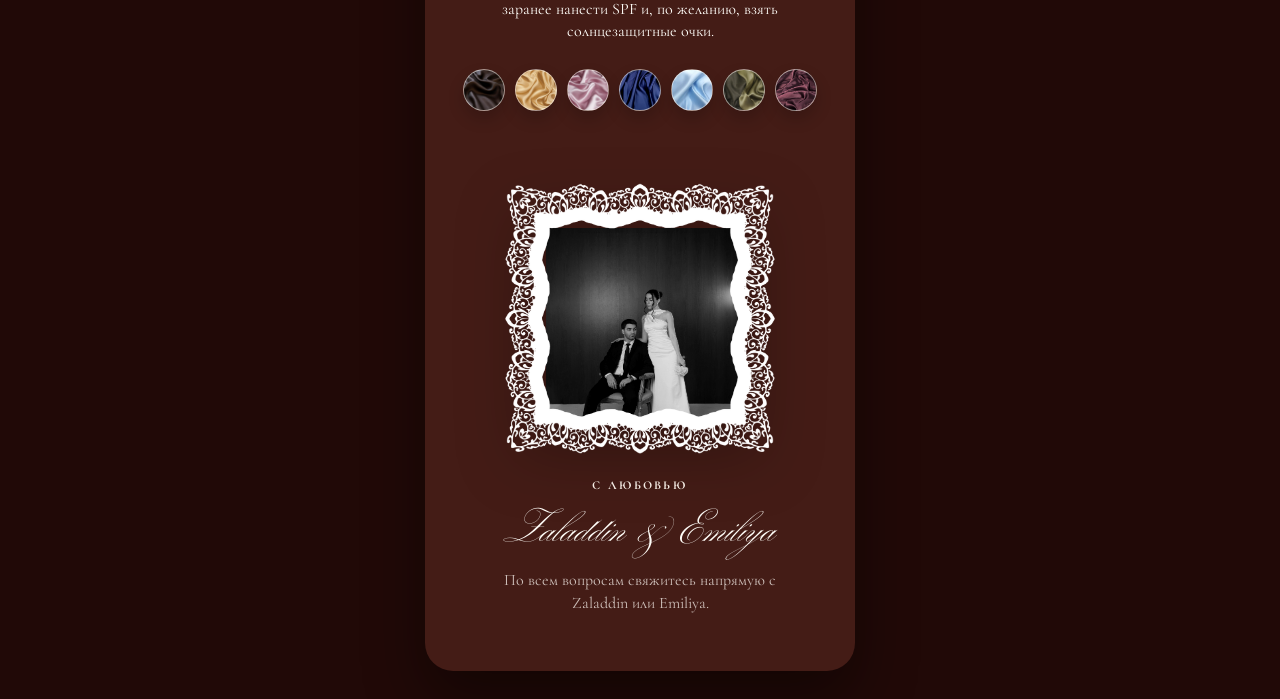
==== commit 6dbc4053: "1" ====
--- a/details.html
+++ b/details.html
@@ -88,7 +88,7 @@
                         <div class="timeline-item__icon-wrap">
                             <img class="timeline-item__icon" src="details-assets/icon-dinner.svg" alt="" aria-hidden="true">
                         </div>
-                        <p class="timeline-item__time" data-i18n="details.timeline.dinner.time"></p>
+                        <p class="timeline-item__time" data-i18n="details.timeline.dinner.time">18:00</p>
                         <p class="timeline-item__label" data-i18n="details.timeline.dinner.label">Ресторан</p>
                     </article>
 
--- a/details.css
+++ b/details.css
@@ -298,14 +298,15 @@
     background-size: cover;
     border: 1px solid rgba(255, 250, 242, 0.55);
     box-shadow: 0 8px 16px rgba(0, 0, 0, 0.18);
-    transition: transform 180ms ease, box-shadow 180ms ease;
+    transform-origin: center;
+    transition: transform 340ms cubic-bezier(0.22, 1, 0.36, 1), box-shadow 340ms ease;
 }
 
 .details-swatches__item:hover,
 .details-swatches__item:focus-visible {
-    transform: scale(3.4);
+    transform: scale(2.45);
     z-index: 5;
-    box-shadow: 0 12px 22px rgba(0, 0, 0, 0.28);
+    box-shadow: 0 14px 26px rgba(0, 0, 0, 0.24);
 }
 
 .details-swatches__item--1 {
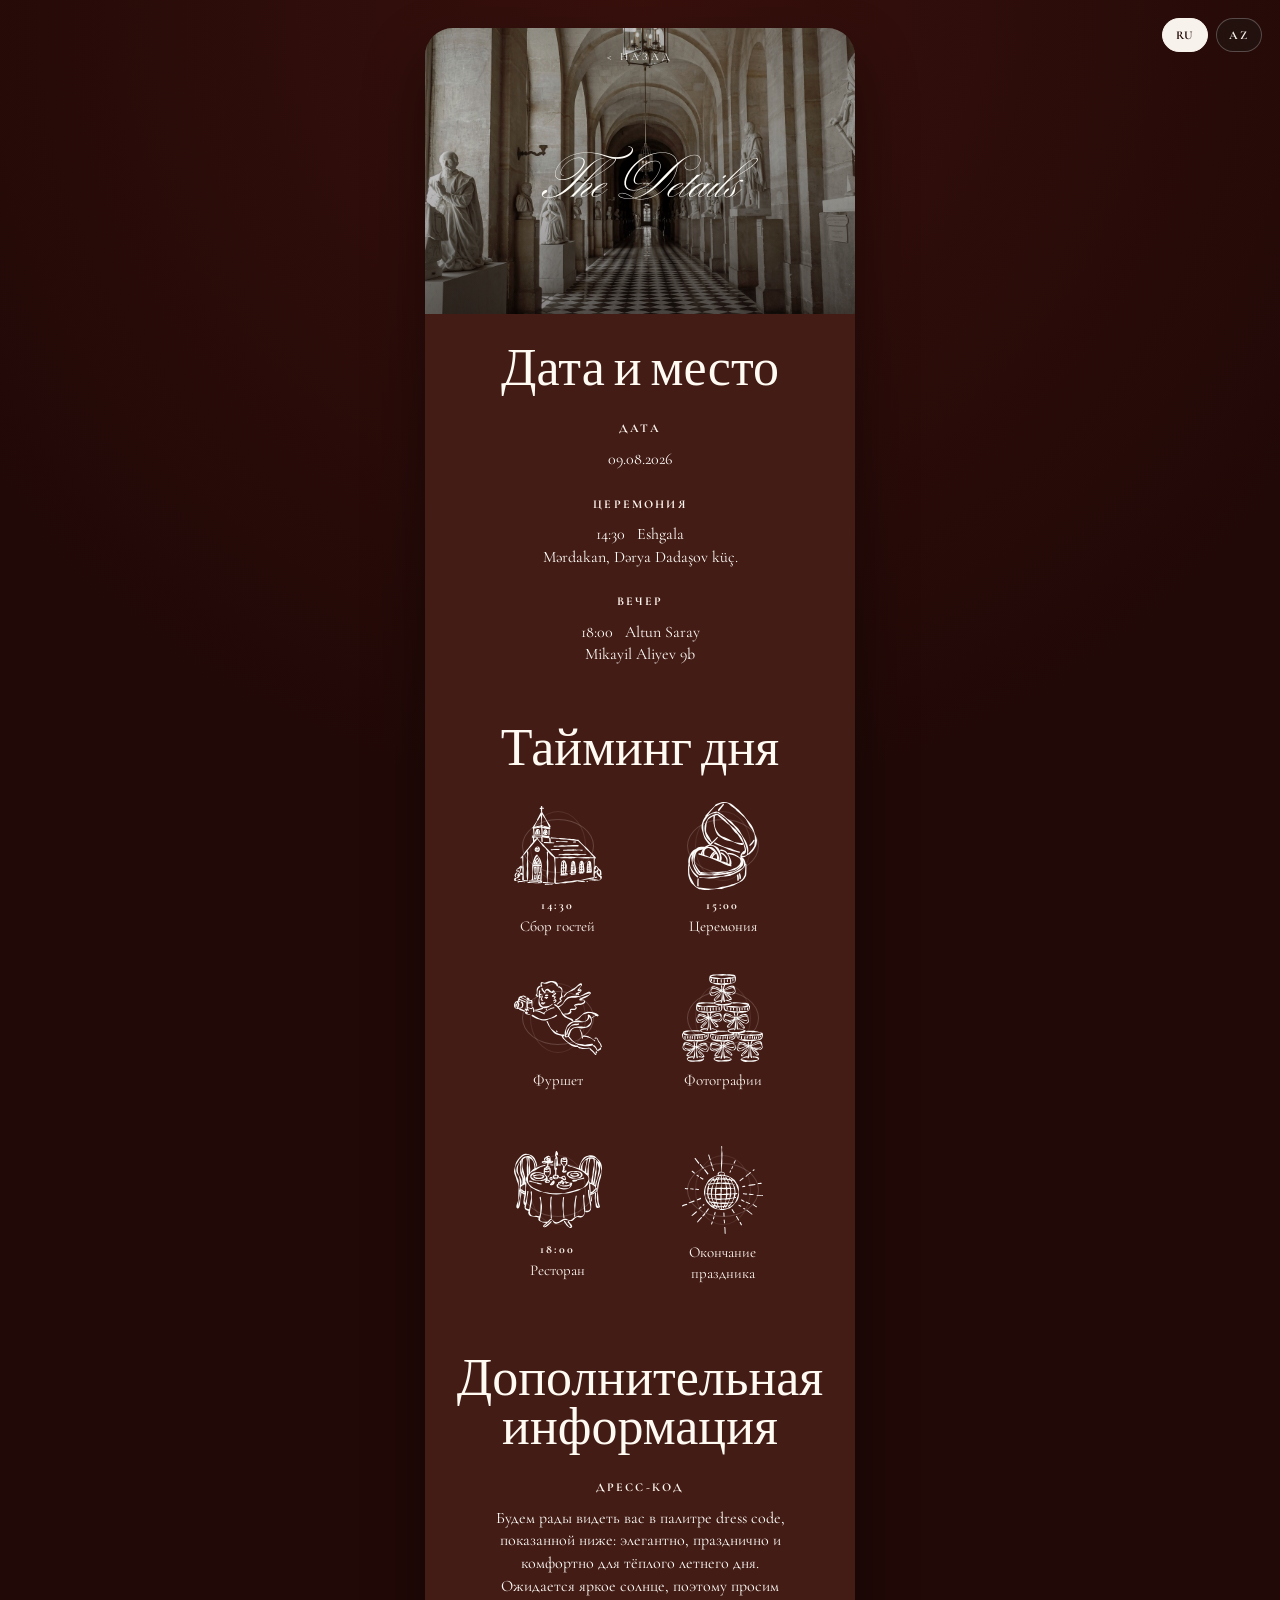
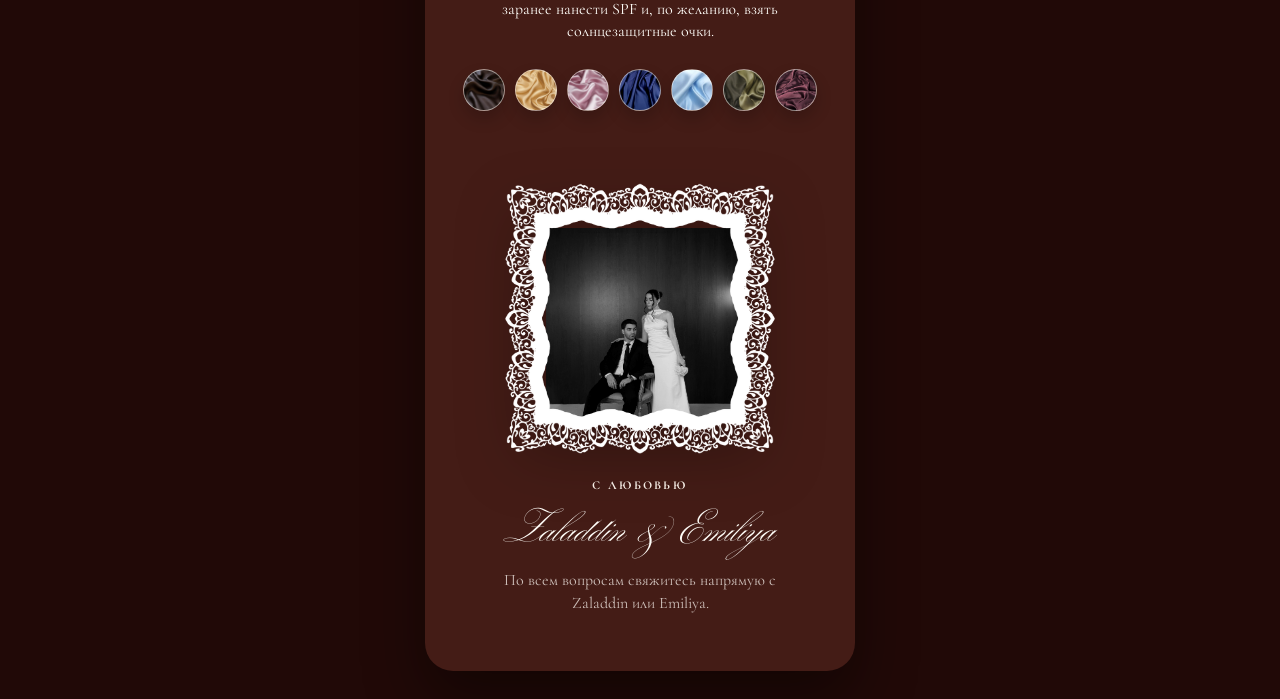
==== commit 55bd531e: "Update details.html" ====
--- a/details.html
+++ b/details.html
@@ -44,7 +44,7 @@
 
                 <div class="details-card">
                     <p class="details-card__label" data-i18n="details.dateLocation.receptionLabel">вечер</p>
-                    <p class="details-card__value" data-i18n-html="details.dateLocation.receptionValue">18:00&nbsp;&nbsp;&nbsp;Liora Luxury Hall<br>Binəqədi, Məsud Davudoğlu 17</p>
+                    <p class="details-card__value" data-i18n-html="details.dateLocation.receptionValue">18:00&nbsp;&nbsp;&nbsp;Altun Saray<br>Mikayil Aliyev, 9b</p>
                 </div>
             </section>
 
